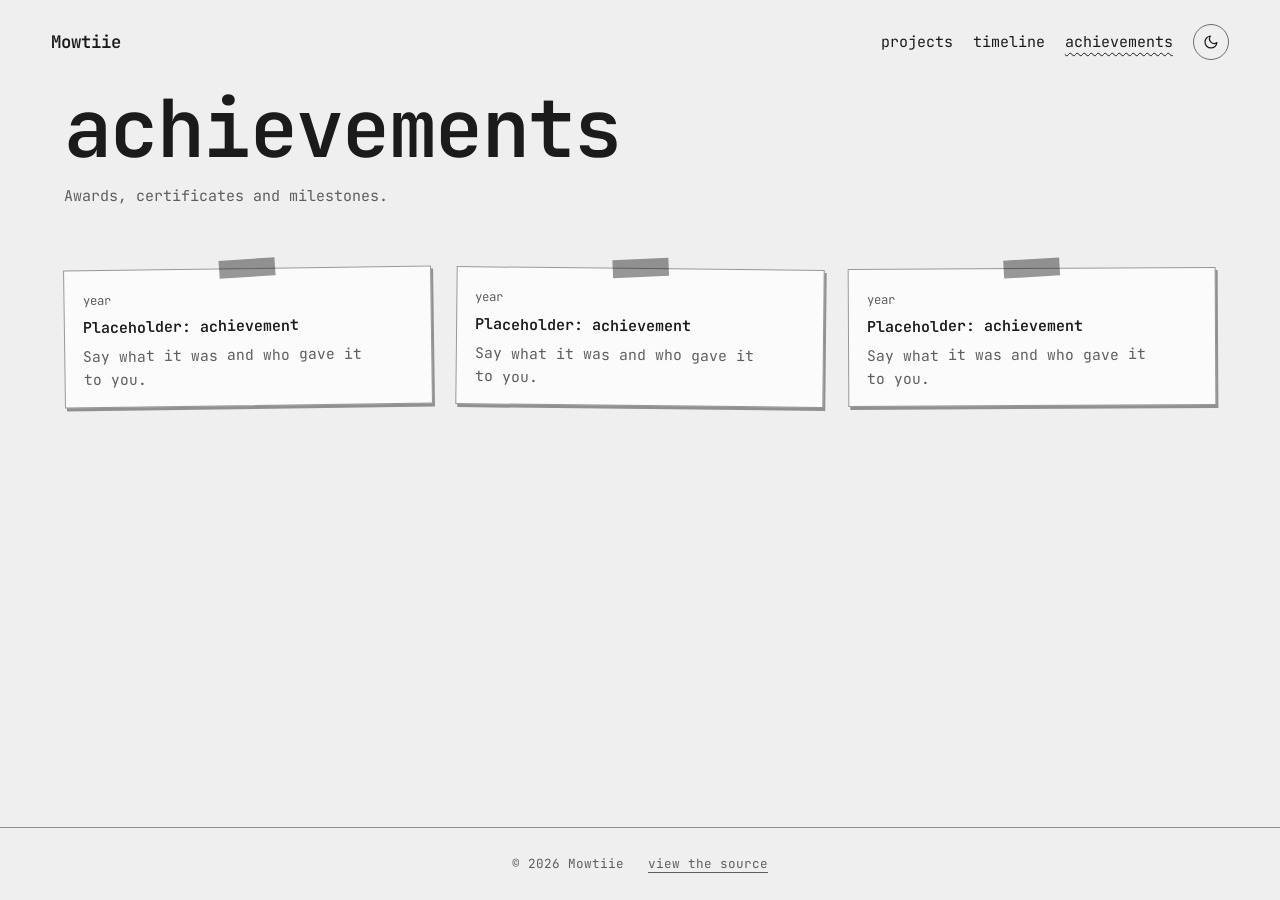
==== achievements/index.html @ 4466bdda "Rebuilt the site as multiple pages with project notes and a query bar" ====
<!DOCTYPE html>
<html lang="en">
<head>
  <meta charset="UTF-8">
  <meta name="viewport" content="width=device-width, initial-scale=1">
  <meta name="description" content="Awards, certificates and milestones from Mowtiie.">
  <!-- Placeholder page: remove this noindex line once real achievements are added. -->
  <meta name="robots" content="noindex">
  <meta name="color-scheme" content="light dark">
  <script>
    // Apply a stored override before first paint (prevents a flash of the wrong scheme).
    try {
      document.querySelector('meta[name="color-scheme"]').content = localStorage.getItem('color-scheme') ?? 'light dark';
    } catch {}
  </script>
  <meta name="theme-color" content="#EFEFEF" media="(prefers-color-scheme: light)">
  <meta name="theme-color" content="#0F0F0F" media="(prefers-color-scheme: dark)">
  <title>Achievements | Mowtiie</title>

  <meta property="og:type" content="website">
  <meta property="og:site_name" content="Mowtiie">
  <meta property="og:title" content="Achievements | Mowtiie">
  <meta property="og:description" content="Awards, certificates and milestones from Mowtiie.">
  <meta name="twitter:card" content="summary">

  <link rel="icon" type="image/svg+xml" href="/icon.svg">
  <link rel="preload" href="/fonts/jetbrains-mono-latin-wght-normal.woff2" as="font" type="font/woff2" crossorigin>
  <link rel="stylesheet" href="/style.css">
  <link rel="expect" href="#main" blocking="render">
  <script src="/script.js" defer></script>

  <script type="speculationrules">
  {
    "prefetch": [{ "where": { "and": [{ "href_matches": "/*" }, { "not": { "selector_matches": "[download]" } }] }, "eagerness": "eager" }],
    "prerender": [{ "where": { "and": [{ "href_matches": "/*" }, { "not": { "selector_matches": "[download]" } }] }, "eagerness": "moderate" }]
  }
  </script>
</head>
<body>

  <header class="site-header wrap">
    <a class="site-brand" href="/">Mowtiie</a>
    <div class="header-end">
      <nav class="site-nav" aria-label="Primary">
        <ul>
          <li><a href="/projects/">projects</a></li>
          <li><a href="/timeline/">timeline</a></li>
          <li><a href="/achievements/" aria-current="page">achievements</a></li>
        </ul>
      </nav>
      <button class="theme-toggle" id="theme-toggle" type="button">
        <span class="if-light">
          <svg viewBox="0 0 24 24" width="16" height="16" fill="none" stroke="currentColor" stroke-width="1.8" stroke-linecap="round" stroke-linejoin="round" aria-hidden="true"><path d="M21 12.79A9 9 0 1 1 11.21 3 7 7 0 0 0 21 12.79z"/></svg>
          <span class="visually-hidden">Switch to dark theme</span>
        </span>
        <span class="if-dark">
          <svg viewBox="0 0 24 24" width="16" height="16" fill="none" stroke="currentColor" stroke-width="1.8" stroke-linecap="round" stroke-linejoin="round" aria-hidden="true"><circle cx="12" cy="12" r="4"/><path d="M12 2v2M12 20v2M4.93 4.93l1.41 1.41M17.66 17.66l1.41 1.41M2 12h2M20 12h2M6.34 17.66l-1.41 1.41M19.07 4.93l-1.41 1.41"/></svg>
          <span class="visually-hidden">Switch to light theme</span>
        </span>
      </button>
    </div>
  </header>

  <main id="main" class="wrap">
    <h1 class="page-title">achievements</h1>
    <p class="lede">Awards, certificates and milestones.</p>

    <!-- Placeholders: replace with real achievements. -->
    <ol class="note-list">
      <li class="note">
        <p class="note-date">year</p>
        <p class="note-title">Placeholder: achievement</p>
        <p class="note-text">Say what it was and who gave it to you.</p>
      </li>
      <li class="note">
        <p class="note-date">year</p>
        <p class="note-title">Placeholder: achievement</p>
        <p class="note-text">Say what it was and who gave it to you.</p>
      </li>
      <li class="note">
        <p class="note-date">year</p>
        <p class="note-title">Placeholder: achievement</p>
        <p class="note-text">Say what it was and who gave it to you.</p>
      </li>
    </ol>
  </main>

  <footer class="site-footer">
    <div class="wrap footer-row">
      <p>&copy; 2026 Mowtiie</p>
      <p class="footer-links">
        <a href="https://github.com/mowtiie/Portfolio" target="_blank" rel="noopener">view the source<span class="visually-hidden"> (opens in a new tab)</span></a>
      </p>
    </div>
  </footer>

</body>
</html>
---- style.css ----
@font-face {
  font-family: 'JetBrains Mono';
  src: url('/fonts/jetbrains-mono-latin-wght-normal.woff2') format('woff2');
  font-weight: 100 800;
  font-display: swap;
  unicode-range: U+0000-00FF, U+0131, U+0152-0153, U+02BB-02BC, U+02C6, U+02DA, U+02DC, U+0304, U+0308, U+0329, U+2000-206F, U+20AC, U+2122, U+2191, U+2193, U+2212, U+2215, U+FEFF, U+FFFD;
}

/* Pages fade into each other while the header stays put. Skipped for reduced motion. */
@media (prefers-reduced-motion: no-preference) {
  @view-transition {
    navigation: auto;
  }

  .site-header { view-transition-name: site-header; }

  ::view-transition-old(root) { animation: 0.15s ease-in both fade-out; }
  ::view-transition-new(root) { animation: 0.3s ease-out both page-in; }

  @keyframes fade-out { to { opacity: 0; } }
  @keyframes page-in { from { opacity: 0; transform: translateY(0.5rem); } }
}

:root {
  /* Raw values per scheme */
  --bg-light: #EFEFEF;             --bg-dark: #0F0F0F;
  --surface-light: #E4E4E4;        --surface-dark: #1A1A1A;
  --note-light: #FBFBFB;           --note-dark: #1F1F1F;
  --text-light: #1B1B1B;           --text-dark: #EDEDED;
  --text-soft-light: #5E5E5E;      --text-soft-dark: #A0A0A0;
  --rule-light: rgba(0, 0, 0, 0.4); --rule-dark: rgba(255, 255, 255, 0.35);
  --border-light: rgba(0, 0, 0, 0.55); --border-dark: rgba(255, 255, 255, 0.5);

  /* Fallback for browsers without light-dark(): follow the system preference */
  --bg: var(--bg-light);
  --surface: var(--surface-light);
  --note: var(--note-light);
  --text: var(--text-light);
  --text-soft: var(--text-soft-light);
  --rule: var(--rule-light);
  --border: var(--border-light);

  @media (prefers-color-scheme: dark) {
    --bg: var(--bg-dark);
    --surface: var(--surface-dark);
    --note: var(--note-dark);
    --text: var(--text-dark);
    --text-soft: var(--text-soft-dark);
    --rule: var(--rule-dark);
    --border: var(--border-dark);
  }

  @supports (color: light-dark(white, black)) {
    --bg: light-dark(var(--bg-light), var(--bg-dark));
    --surface: light-dark(var(--surface-light), var(--surface-dark));
    --note: light-dark(var(--note-light), var(--note-dark));
    --text: light-dark(var(--text-light), var(--text-dark));
    --text-soft: light-dark(var(--text-soft-light), var(--text-soft-dark));
    --rule: light-dark(var(--rule-light), var(--rule-dark));
    --border: light-dark(var(--border-light), var(--border-dark));
  }

  /* Follow the system by default; the <meta name="color-scheme"> pins an override.
     CSS color-scheme beats the meta hint, so map the meta back onto the property. */
  color-scheme: light dark;

  &:has(> head > meta[name="color-scheme"][content="dark"]) { color-scheme: dark; }
  &:has(> head > meta[name="color-scheme"][content="light"]) { color-scheme: light; }
}

.visually-hidden {
  position: absolute;
  width: 1px;
  height: 1px;
  overflow: hidden;
  clip-path: inset(50%);
  white-space: nowrap;
}

*, *::before, *::after { box-sizing: border-box; }
* { margin: 0; padding: 0; }

body {
  --gutter: clamp(1.25rem, 4vw, 4rem);
  /* Width of the left margin that holds section titles. */
  --label-col: 12rem;
  min-height: 100dvh;
  display: flex;
  flex-direction: column;
  background: var(--bg);
  color: var(--text);
  font-family: 'JetBrains Mono', ui-monospace, SFMono-Regular, Menlo, Consolas, monospace;
  /* Keep fallback monospace fonts the same width as JetBrains Mono to avoid a layout shift on swap. */
  font-size-adjust: ch-width from-font;
  font-size: 0.9375rem;
  line-height: 1.6;
  -webkit-font-smoothing: antialiased;
  text-rendering: optimizeLegibility;
  transition: background-color 0.25s ease, color 0.25s ease;
}

.wrap {
  width: min(100% - 2 * var(--gutter), 100rem);
  margin-inline: auto;
}

a {
  color: inherit;
  text-underline-offset: 0.3em;
}

a:hover {
  text-decoration-style: wavy;
  text-decoration-thickness: 1px;
}

a:focus-visible, button:focus-visible {
  outline: 2px solid var(--text);
  outline-offset: 3px;
  border-radius: 4px;
}

/* ---------- Header ---------- */
.site-header {
  display: flex;
  flex-wrap: wrap;
  align-items: center;
  justify-content: space-between;
  gap: 0.5rem 1.5rem;
  padding-block: 1.5rem;
}

.site-brand {
  font-weight: 600;
  font-size: 1.0625rem;
  text-decoration: none;
}

.header-end {
  display: flex;
  align-items: center;
  gap: 1.25rem;
}

.site-nav ul {
  display: flex;
  flex-wrap: wrap;
  gap: 0 1.25rem;
  list-style: none;
}

/* The wavy underline fades in on hover and stays on the current page.
   The current page is marked by a line, so it never relies on color alone. */
.site-nav a {
  display: inline-flex;
  align-items: center;
  min-height: 2rem;
  text-decoration: underline wavy;
  text-decoration-color: transparent;
  text-decoration-thickness: 1px;
  text-underline-offset: 0.3em;
  transition: text-decoration-color 0.2s ease;
}

.site-nav a:hover,
.site-nav a[aria-current="page"] {
  text-decoration-color: currentColor;
}

.theme-toggle {
  width: 2.25rem;
  height: 2.25rem;
  display: grid;
  place-items: center;
  border: 1px solid var(--border);
  border-radius: 50%;
  background: transparent;
  color: var(--text);
  font: inherit;
  cursor: pointer;
}

/* Show only the icon (and label) for the action available in the current scheme.
   Branching must also honor the meta override, so the media query is combined with it. */
.theme-toggle .if-light { display: inline-flex; }
.theme-toggle .if-dark { display: none; }

@media (prefers-color-scheme: dark) {
  :root:not(:has(> head > meta[name="color-scheme"][content="light"])) .theme-toggle {
    .if-light { display: none; }
    .if-dark { display: inline-flex; }
  }
}

:root:has(> head > meta[name="color-scheme"][content="dark"]) .theme-toggle {
  .if-light { display: none; }
  .if-dark { display: inline-flex; }
}

/* ---------- Page content ---------- */
main {
  flex: 1;
  padding-bottom: 3rem;
}

/* Inner pages read as one centered column. The home page lays out its own sections. */
body:not(.home) main.wrap {
  width: min(100% - 2 * var(--gutter), 72rem);
}

/* Titles scale with the screen; the minimum and maximum stay within 2.5x. */
.page-title {
  font-size: clamp(2.5rem, 1rem + 6vw, 5rem);
  font-weight: 600;
  letter-spacing: -0.02em;
  line-height: 1.1;
  margin-bottom: 0.75rem;
  overflow-wrap: anywhere;
}

/* Utility pages (like the project list) get a quieter title so the content starts sooner. */
.page-title-compact {
  font-size: clamp(2rem, 1rem + 3vw, 3rem);
}

.hero-title {
  font-size: clamp(3rem, 1rem + 10vw, 7.5rem);
  margin-bottom: 0;
}

.lede {
  max-width: 60ch;
  color: var(--text-soft);
  margin-bottom: 3rem;
  text-wrap: pretty;
}

/* Sections: the title sits in a left margin, the content beside it.
   Sections are separated by a stitched line. */
main > section {
  position: relative;
  display: grid;
  grid-template-columns: var(--label-col) minmax(0, 1fr);
  column-gap: 2rem;
  margin-top: 4rem;
  padding-top: 2rem;
}

/* The stitched line is a pseudo-element, so it can be drawn in on scroll. */
main > section::before {
  content: "";
  position: absolute;
  inset: 0 0 auto 0;
  height: 1px;
  background: repeating-linear-gradient(90deg, var(--rule) 0 6px, transparent 6px 10px);
  transform-origin: left;
}

main > section > :not(.section-title) {
  grid-column: 2;
}

.section-title {
  grid-column: 1;
  grid-row: 1 / span 6;
  align-self: start;
  position: sticky;
  top: 1rem;
  font-size: 1.25rem;
  font-weight: 600;
  margin-bottom: 1rem;
}

/* Dotted line that fills the space between a project name and its details. */
.leader {
  flex: 1 1 1rem;
  min-width: 1rem;
  align-self: flex-end;
  margin-bottom: 0.4em;
  border-bottom: 1px dotted var(--text-soft);
}

/* ---------- Intro ---------- */
.intro {
  display: flex;
  align-items: flex-end;
  justify-content: space-between;
  gap: 2rem;
}

.intro-text { min-width: 0; }

.subtitle {
  font-size: 1.0625rem;
  color: var(--text-soft);
  text-wrap: balance;
}

/* A little taped-on photo. */
.photo {
  flex-shrink: 0;
  width: clamp(6.5rem, 14vw, 10rem);
  padding: 0.4rem;
  border: 1px solid var(--border);
  background: var(--surface);
  rotate: 2deg;
}

.photo img {
  display: block;
  width: 100%;
  height: auto;
}

.intro-about {
  max-width: 60ch;
  margin-top: 3rem;
  color: var(--text-soft);
  text-wrap: pretty;
}

.intro-cta { margin-top: 1.5rem; }

/* ---------- Timeline ---------- */
/* A stitched thread runs down the page, with an entry hanging off it at each dot. */
.timeline {
  position: relative;
  display: flex;
  flex-direction: column;
  padding-inline-start: 1.75rem;
  list-style: none;
}

.timeline::before {
  content: "";
  position: absolute;
  inset-block: 0.5rem 0;
  inset-inline-start: 0.375rem;
  border-inline-start: 1px dashed var(--border);
  /* The thread fades out at the bottom, because the story isn't finished. */
  mask-image: linear-gradient(to bottom, #000 80%, transparent);
}

.timeline li {
  position: relative;
  padding-block-end: 2.5rem;
}

.timeline li::before {
  content: "";
  position: absolute;
  inset-block-start: 0.45rem;
  inset-inline-start: -1.75rem;
  width: 0.75rem;
  aspect-ratio: 1;
  border: 1.5px solid var(--text);
  border-radius: 50%;
  background: var(--bg);
}

/* Where I am now: a filled dot with a ring. */
.timeline li.is-now::before {
  background: var(--text);
  box-shadow: 0 0 0 4px var(--bg), 0 0 0 5px var(--border);
}

/* The date is a little stamp above each entry. */
.timeline-date {
  display: inline-block;
  margin-bottom: 0.375rem;
  padding: 0.125rem 0.625rem;
  border: 1px dashed var(--border);
  border-radius: 999px;
  color: var(--text-soft);
  font-size: 0.75rem;
}

.is-now .timeline-date {
  border-style: solid;
  border-color: var(--text);
  background: var(--text);
  color: var(--bg);
}

.timeline-title { font-weight: 600; }

.timeline-text {
  max-width: 44ch;
  color: var(--text-soft);
  font-size: 0.875rem;
  text-wrap: pretty;
}

/* On wide screens the thread runs down the middle and entries swap sides. */
@media (min-width: 50em) {
  .timeline { padding-inline-start: 0; }
  .timeline::before { inset-inline-start: 50%; }

  .timeline li { width: 50%; }

  .timeline li:nth-child(odd) {
    align-self: flex-start;
    padding-inline-end: 2.5rem;
    text-align: end;
  }

  .timeline li:nth-child(even) {
    align-self: flex-end;
    padding-inline-start: 2.5rem;
  }

  .timeline li:nth-child(odd)::before { inset-inline: auto -0.375rem; }
  .timeline li:nth-child(even)::before { inset-inline: -0.375rem auto; }

  .timeline li:nth-child(odd) .timeline-text { margin-inline-start: auto; }
}

/* The timeline page is centered, so the title and intro line up with the thread. */
.timeline-page main > .page-title,
.timeline-page main > .lede {
  margin-inline: auto;
  text-align: center;
}
/* ---------- Projects ---------- */
/* The controls only work with JavaScript, so they only take up space once it is available.
   The page sets the "js" class before first paint, so nothing jumps when the script loads. */
.filters,
.filter-status { display: none; }

.js .filters {
  /* Sits above the tilted notes, so an open menu is never covered. */
  position: relative;
  z-index: 2;
  display: flex;
  flex-wrap: wrap;
  align-items: center;
  gap: 0.5rem;
  margin-bottom: 1.5rem;
  padding-bottom: 1rem;
  border-bottom: 1px dashed var(--rule);
}

.js .filter-status { display: block; }

.filter { position: relative; }

/* Dropdown pills: Platform and Language. */
.pill {
  display: inline-flex;
  align-items: center;
  gap: 0.5rem;
  padding: 0.375rem 0.875rem;
  border: 1px solid var(--border);
  border-radius: 999px;
  background: transparent;
  color: var(--text);
  font: inherit;
  font-size: 0.8125rem;
  cursor: pointer;
}

/* The little arrow. */
.pill::after {
  content: "";
  width: 0.4rem;
  height: 0.4rem;
  border-right: 1.5px solid currentColor;
  border-bottom: 1.5px solid currentColor;
  rotate: 45deg;
  translate: 0 -0.1rem;
}

.pill[aria-expanded="true"]::after {
  rotate: -135deg;
  translate: 0 0.1rem;
}

.pill:hover { background: var(--surface); }

/* Something is chosen in this menu. */
.pill[data-active],
.pill[data-active]:hover {
  background: var(--text);
  border-color: var(--text);
  color: var(--bg);
}

.pill-count {
  min-width: 1.25rem;
  padding-inline: 0.25rem;
  border-radius: 999px;
  background: var(--bg);
  color: var(--text);
  font-size: 0.6875rem;
  line-height: 1.25rem;
  text-align: center;
}

/* The checkbox menu under a pill. It is a plain list of options, not an application menu. */
.menu {
  position: absolute;
  inset-block-start: calc(100% + 0.375rem);
  inset-inline-start: 0;
  z-index: 3;
  inline-size: max-content;
  min-inline-size: 15rem;
  max-block-size: min(22rem, 60dvh);
  overflow-y: auto;
  padding: 0.375rem;
  border: 1px solid var(--border);
  border-radius: 12px;
  background: var(--note);
  box-shadow: 2px 3px 0 var(--rule);
}

.menu-item {
  display: flex;
  align-items: center;
  gap: 0.625rem;
  /* A comfortable tap target. */
  min-block-size: 2.75rem;
  padding-inline: 0.625rem;
  border-radius: 8px;
  font-size: 0.875rem;
  cursor: pointer;
}

.menu-item:hover { background: var(--surface); }

.menu-item input {
  inline-size: 1.125em;
  aspect-ratio: 1;
  margin: 0;
  accent-color: var(--text);
  cursor: pointer;
}

.menu-label { flex: 1; }

.chip-count {
  color: var(--text-soft);
  font-size: 0.8125rem;
}

/* An option that would show nothing, given the other filter. */
.menu-item:has(input:disabled) {
  opacity: 0.45;
  cursor: not-allowed;
}

.menu-item input:disabled { cursor: not-allowed; }

.filter-status {
  margin-bottom: 1.25rem;
  font-size: 0.8125rem;
  color: var(--text-soft);
}

.filter-empty {
  margin: 1rem 0;
  color: var(--text-soft);
}

.filter-clear,
.filter-reset {
  padding: 0.25rem 0.5rem;
  border: 0;
  background: none;
  color: var(--text);
  font: inherit;
  font-size: 0.8125rem;
  text-decoration: underline;
  text-underline-offset: 0.3em;
  cursor: pointer;
}
/* The query bar: a line to type a query, a short reference and some examples to start from. */
.query-panel {
  flex-basis: 100%;
  margin-top: 0.5rem;
  padding: 1rem;
  border: 1px dashed var(--border);
  background: var(--note);
}

.query-label {
  display: block;
  margin-bottom: 0.375rem;
  color: var(--text-soft);
  font-size: 0.8125rem;
}

.query-input {
  width: 100%;
  padding: 0.5rem 0.75rem;
  border: 1px solid var(--border);
  border-radius: 6px;
  background: var(--bg);
  color: var(--text);
  font: inherit;
  font-size: 0.875rem;
}

/* A query that can't be read gets a dashed edge as well as the message, so it isn't only a color. */
.query-input[aria-invalid="true"] {
  border-style: dashed;
  border-width: 2px;
}

/* The message line always takes up its space, so the page doesn't move when an error appears. */
.query-error {
  min-height: 1.5rem;
  margin-top: 0.375rem;
  font-size: 0.8125rem;
  overflow-wrap: anywhere;
}

.query-help { margin-top: 0.5rem; }

.query-help-title {
  margin-top: 0.75rem;
  color: var(--text-soft);
  font-size: 0.75rem;
}

.query-fields,
.query-note {
  margin-top: 0.25rem;
  font-size: 0.8125rem;
}

.query-note {
  max-width: 60ch;
  color: var(--text-soft);
}

.query-panel code {
  padding: 0.0625rem 0.375rem;
  border-radius: 4px;
  background: var(--surface);
  font-family: inherit;
}

.query-examples {
  display: grid;
  grid-template-columns: repeat(auto-fill, minmax(min(100%, 19rem), 1fr));
  gap: 0.5rem;
  margin-top: 0.375rem;
  list-style: none;
}

.example {
  display: grid;
  gap: 0.25rem;
  width: 100%;
  padding: 0.5rem 0.75rem;
  border: 1px solid var(--rule);
  border-radius: 6px;
  background: transparent;
  color: var(--text);
  font: inherit;
  text-align: start;
  cursor: pointer;
}

.example:hover { background: var(--surface); }

.example code {
  padding: 0;
  background: none;
  font-size: 0.8125rem;
  overflow-wrap: anywhere;
}

.example span {
  color: var(--text-soft);
  font-size: 0.75rem;
}
/* Sticky notes: one for each project and each achievement. */
.project-list,
.note-list {
  display: grid;
  grid-template-columns: repeat(auto-fill, minmax(min(100%, 17rem), 1fr));
  gap: 2rem 1.5rem;
  /* Room for the tape that sticks out above the first row. */
  padding-top: 0.75rem;
  list-style: none;
}

.note {
  position: relative;
  display: flex;
  flex-direction: column;
  gap: 0.375rem;
  padding: 1.25rem 1.125rem 1rem;
  border: 1px solid var(--rule);
  background: var(--note);
  box-shadow: 2px 3px 0 var(--rule);
}

/* A strip of tape holding the note up. */
.note::before {
  content: "";
  position: absolute;
  top: -0.6rem;
  left: 50%;
  width: 3.5rem;
  height: 1.1rem;
  translate: -50% 0;
  rotate: -3deg;
  background: var(--rule);
}

/* Each note sits at its own slight angle, like they were stuck on by hand. */
.note:nth-child(4n + 1) { rotate: -0.8deg; }
.note:nth-child(4n + 2) { rotate: 0.6deg; }
.note:nth-child(4n + 3) { rotate: -0.3deg; }
.note:nth-child(4n + 4) { rotate: 0.9deg; }

.project-name {
  font-weight: 600;
  overflow-wrap: anywhere;
}

.project-desc {
  font-size: 0.875rem;
  text-wrap: pretty;
}

.project-meta {
  display: flex;
  flex-wrap: wrap;
  gap: 0.125rem 0.75rem;
  /* Pushes the details to the bottom edge, so notes in a row line up. */
  margin-top: auto;
  padding-top: 0.75rem;
  font-size: 0.75rem;
  color: var(--text-soft);
}

.meta-language:empty,
.meta-stars:empty { display: none; }

.meta-stars.is-starred {
  color: var(--text);
  font-weight: 600;
}

/* With a single platform chosen, every note would show the same platform. */
.project-list[data-platform-filtered] .meta-platform { display: none; }

.note-date {
  color: var(--text-soft);
  font-size: 0.75rem;
}

.note-title { font-weight: 600; }

.note-text {
  color: var(--text-soft);
  font-size: 0.875rem;
  text-wrap: pretty;
}
/* Hidden by the filter; keeps the rule from being beaten by display values above. */
.project[hidden] { display: none; }

/* ---------- Contact ---------- */
.contact-intro p {
  max-width: 34ch;
  margin-bottom: 1.5rem;
  color: var(--text-soft);
  text-wrap: pretty;
}

/* Each way to reach me is a row: a label, a dotted line, then the link. */
.contact-rows { list-style: none; }

.contact-rows li {
  display: flex;
  align-items: baseline;
  gap: 0.5rem;
  min-height: 2.5rem;
}

.contact-label {
  color: var(--text-soft);
  font-size: 0.8125rem;
}

.contact-rows a {
  display: inline-flex;
  align-items: center;
  min-height: 2rem;
}

.button {
  display: inline-block;
  padding: 0.375rem 0.875rem;
  border: 1px solid var(--text);
  border-radius: 6px;
  font-size: 0.875rem;
  background: var(--text);
  color: var(--bg);
  text-decoration: none;
}

.button:hover { text-decoration: underline; text-decoration-style: wavy; text-decoration-thickness: 1px; }

/* Quiet on purpose: few visitors need it, so no box. */
.pgp {
  max-width: 32rem;
  margin-top: 2.5rem;
}

.pgp-label {
  font-size: 0.75rem;
  color: var(--text-soft);
  margin-bottom: 0.5rem;
}

.pgp-fingerprint {
  display: block;
  font-family: inherit;
  font-size: 0.75rem;
  word-break: break-all;
  user-select: all;
  line-height: 1.5;
}

.pgp-download {
  display: inline-block;
  margin-top: 0.75rem;
  font-size: 0.8125rem;
}

/* ---------- Home: everything is centered ---------- */
.home main { text-align: center; }

.home .intro {
  flex-direction: column-reverse;
  align-items: center;
  gap: 1.5rem;
}

.home .intro-about { margin-inline: auto; }

/* Sections stack their title above the content, in one centered column. */
.home main > section {
  grid-template-columns: minmax(0, 1fr);
  max-width: 40rem;
  margin-inline: auto;
}

.home main > section > :not(.section-title) { grid-column: 1; }

.home .section-title {
  grid-row: auto;
  position: static;
}

/* Contact breaks from the centered flow: two columns, text aligned to the start. */
.home #contact {
  max-width: 56rem;
  grid-template-columns: minmax(0, 1fr) minmax(0, 1.2fr);
  column-gap: 3rem;
  align-items: start;
  text-align: start;
}

.home #contact > * { grid-column: auto; }

.home #contact .pgp {
  grid-column: 1 / -1;
  max-width: none;
  margin: 2.5rem 0 0;
  padding-top: 1.5rem;
  border-top: 1px dotted var(--rule);
}


/* The hero already says the name, so the header only needs the nav. */
.home .site-brand { display: none; }
.home .site-header { justify-content: flex-end; }

/* ---------- Footer ---------- */
/* A solid line marks the edge of the page's content; dashed and dotted lines sit inside it. */
.site-footer {
  padding-block: 1.25rem;
  border-top: 1px solid var(--rule);
  color: var(--text-soft);
  font-size: 0.8125rem;
}

.footer-row {
  display: flex;
  flex-wrap: wrap;
  align-items: center;
  justify-content: center;
  gap: 0.25rem 1.5rem;
}

.footer-links {
  display: flex;
  gap: 1.5rem;
}

.footer-links a {
  display: inline-flex;
  align-items: center;
  min-height: 2rem;
}

/* ---------- Motion ----------
   Everything here is decorative and opt-in: with reduced motion the page is simply static.
   Only transform and opacity are animated, so it stays off the main thread. */
@media (prefers-reduced-motion: no-preference) {
  /* One load-in moment: the home hero eases in, one piece after another. */
  @keyframes rise {
    from { opacity: 0; transform: translateY(0.75rem); }
  }

  .intro-text .hero-title,
  .intro-text .subtitle,
  .intro .photo {
    animation: rise 0.5s ease-out backwards;
  }

  .intro-text .subtitle { animation-delay: 0.08s; }
  .intro .photo { animation-delay: 0.16s; }

  /* A note lifts and straightens a little when you point at it. */
  .note { transition: translate 0.2s ease, rotate 0.2s ease; }
  .note:hover { translate: 0 -3px; rotate: 0deg; }

  /* The taped-on photo gets nudged on hover. */
  .photo { transition: rotate 0.3s ease; }
  .photo:hover { rotate: -1deg; }

  /* Stitched lines draw in as you scroll. */
  @supports ((animation-timeline: view()) and (animation-range: entry)) {
    @keyframes line-draw {
      from { transform: scaleX(0); }
    }

    main > section { view-timeline: --section block; }

    main > section::before {
      animation: line-draw auto linear backwards;
      animation-timeline: --section;
      animation-range: entry 0% entry 50%;
    }
  }
}

/* ---------- Small screens ---------- */
@media (max-width: 50em) {
  /* Titles move above their content when there is no room for a margin. */
  main > section { grid-template-columns: minmax(0, 1fr); }
  main > section > :not(.section-title) { grid-column: 1; }
  .section-title { grid-row: auto; position: static; }

  .home #contact { grid-template-columns: minmax(0, 1fr); }
  .home #contact > * { grid-column: 1; }
  .home #contact .contact-rows { margin-top: 1.5rem; }
}

@media (max-width: 35em) {
  .intro { flex-direction: column-reverse; align-items: flex-start; }


  /* On a phone the menus span the whole filter row, so they never run off the screen. */
  .filter { position: static; }
  .menu { inset-inline: 0; inline-size: auto; min-inline-size: 0; }
}
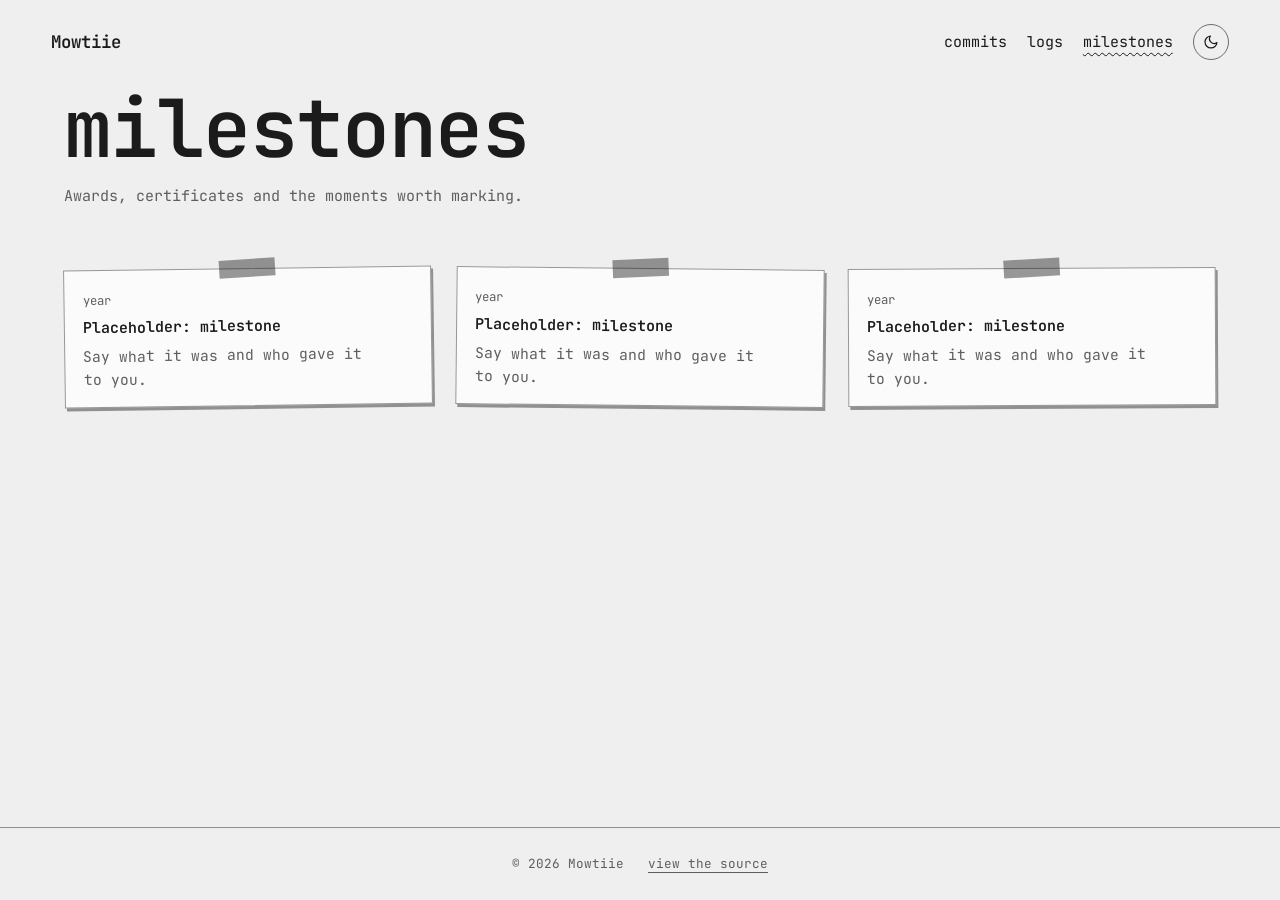
==== commit f5979023: "Renamed the nav to commits, logs and milestones and updated the page titles" ====
--- a/achievements/index.html
+++ b/achievements/index.html
@@ -3,8 +3,8 @@
 <head>
   <meta charset="UTF-8">
   <meta name="viewport" content="width=device-width, initial-scale=1">
-  <meta name="description" content="Awards, certificates and milestones from Mowtiie.">
-  <!-- Placeholder page: remove this noindex line once real achievements are added. -->
+  <meta name="description" content="Awards, certificates and other milestones from Mowtiie.">
+  <!-- Placeholder page: remove this noindex line once real milestones are added. -->
   <meta name="robots" content="noindex">
   <meta name="color-scheme" content="light dark">
   <script>
@@ -15,12 +15,12 @@
   </script>
   <meta name="theme-color" content="#EFEFEF" media="(prefers-color-scheme: light)">
   <meta name="theme-color" content="#0F0F0F" media="(prefers-color-scheme: dark)">
-  <title>Achievements | Mowtiie</title>
+  <title>Mowtiie's milestones</title>
 
   <meta property="og:type" content="website">
   <meta property="og:site_name" content="Mowtiie">
-  <meta property="og:title" content="Achievements | Mowtiie">
-  <meta property="og:description" content="Awards, certificates and milestones from Mowtiie.">
+  <meta property="og:title" content="Mowtiie's milestones">
+  <meta property="og:description" content="Awards, certificates and other milestones from Mowtiie.">
   <meta name="twitter:card" content="summary">
 
   <link rel="icon" type="image/svg+xml" href="/icon.svg">
@@ -43,9 +43,9 @@
     <div class="header-end">
       <nav class="site-nav" aria-label="Primary">
         <ul>
-          <li><a href="/projects/">projects</a></li>
-          <li><a href="/timeline/">timeline</a></li>
-          <li><a href="/achievements/" aria-current="page">achievements</a></li>
+          <li><a href="/projects/">commits</a></li>
+          <li><a href="/timeline/">logs</a></li>
+          <li><a href="/achievements/" aria-current="page">milestones</a></li>
         </ul>
       </nav>
       <button class="theme-toggle" id="theme-toggle" type="button">
@@ -62,24 +62,24 @@
   </header>
 
   <main id="main" class="wrap">
-    <h1 class="page-title">achievements</h1>
-    <p class="lede">Awards, certificates and milestones.</p>
+    <h1 class="page-title">milestones</h1>
+    <p class="lede">Awards, certificates and the moments worth marking.</p>
 
-    <!-- Placeholders: replace with real achievements. -->
+    <!-- Placeholders: replace with real milestones. -->
     <ol class="note-list">
       <li class="note">
         <p class="note-date">year</p>
-        <p class="note-title">Placeholder: achievement</p>
+        <p class="note-title">Placeholder: milestone</p>
         <p class="note-text">Say what it was and who gave it to you.</p>
       </li>
       <li class="note">
         <p class="note-date">year</p>
-        <p class="note-title">Placeholder: achievement</p>
+        <p class="note-title">Placeholder: milestone</p>
         <p class="note-text">Say what it was and who gave it to you.</p>
       </li>
       <li class="note">
         <p class="note-date">year</p>
-        <p class="note-title">Placeholder: achievement</p>
+        <p class="note-title">Placeholder: milestone</p>
         <p class="note-text">Say what it was and who gave it to you.</p>
       </li>
     </ol>
--- a/style.css
+++ b/style.css
@@ -436,8 +436,6 @@
   align-items: center;
   gap: 0.5rem;
   margin-bottom: 1.5rem;
-  padding-bottom: 1rem;
-  border-bottom: 1px dashed var(--rule);
 }
 
 .js .filter-status { display: block; }
@@ -474,6 +472,12 @@
   rotate: -135deg;
   translate: 0 0.1rem;
 }
+
+.pill svg { flex-shrink: 0; }
+
+/* The query bar is a different kind of control, so it sits apart at the far end of the row. */
+.pill-query { margin-inline-start: auto; }
+.pill-query::after { display: none; }
 
 .pill:hover { background: var(--surface); }
 
@@ -508,7 +512,7 @@
   overflow-y: auto;
   padding: 0.375rem;
   border: 1px solid var(--border);
-  border-radius: 12px;
+  border-radius: 8px;
   background: var(--note);
   box-shadow: 2px 3px 0 var(--rule);
 }
@@ -520,7 +524,7 @@
   /* A comfortable tap target. */
   min-block-size: 2.75rem;
   padding-inline: 0.625rem;
-  border-radius: 8px;
+  border-radius: 6px;
   font-size: 0.875rem;
   cursor: pointer;
 }
@@ -578,7 +582,8 @@
   flex-basis: 100%;
   margin-top: 0.5rem;
   padding: 1rem;
-  border: 1px dashed var(--border);
+  border: 1px solid var(--border);
+  border-radius: 8px;
   background: var(--note);
 }
 
@@ -590,14 +595,21 @@
 }
 
 .query-input {
+  display: block;
   width: 100%;
+  min-block-size: 2.75rem;
+  max-block-size: 10lh;
   padding: 0.5rem 0.75rem;
   border: 1px solid var(--border);
-  border-radius: 6px;
+  border-radius: 8px;
   background: var(--bg);
   color: var(--text);
+  field-sizing: content;
   font: inherit;
-  font-size: 0.875rem;
+  /* 16px, because phones zoom in on smaller fields when they get focus. */
+  font-size: 1rem;
+  line-height: 1.5;
+  resize: none;
 }
 
 /* A query that can't be read gets a dashed edge as well as the message, so it isn't only a color. */
@@ -654,7 +666,7 @@
   width: 100%;
   padding: 0.5rem 0.75rem;
   border: 1px solid var(--rule);
-  border-radius: 6px;
+  border-radius: 8px;
   background: transparent;
   color: var(--text);
   font: inherit;
@@ -675,7 +687,26 @@
   color: var(--text-soft);
   font-size: 0.75rem;
 }
-/* Sticky notes: one for each project and each achievement. */
+/* Says why options are greyed out, or why they are waiting. */
+.menu-note {
+  margin-top: 0.25rem;
+  padding: 0.5rem 0.625rem;
+  border-top: 1px dotted var(--rule);
+  color: var(--text-soft);
+  font-size: 0.75rem;
+  text-wrap: pretty;
+}
+
+.query-reference { margin-top: 1rem; }
+
+.query-reference summary {
+  display: inline-block;
+  min-block-size: 2rem;
+  color: var(--text-soft);
+  font-size: 0.8125rem;
+  cursor: pointer;
+}
+/* Sticky notes: one for each project and each milestone. */
 .project-list,
 .note-list {
   display: grid;
